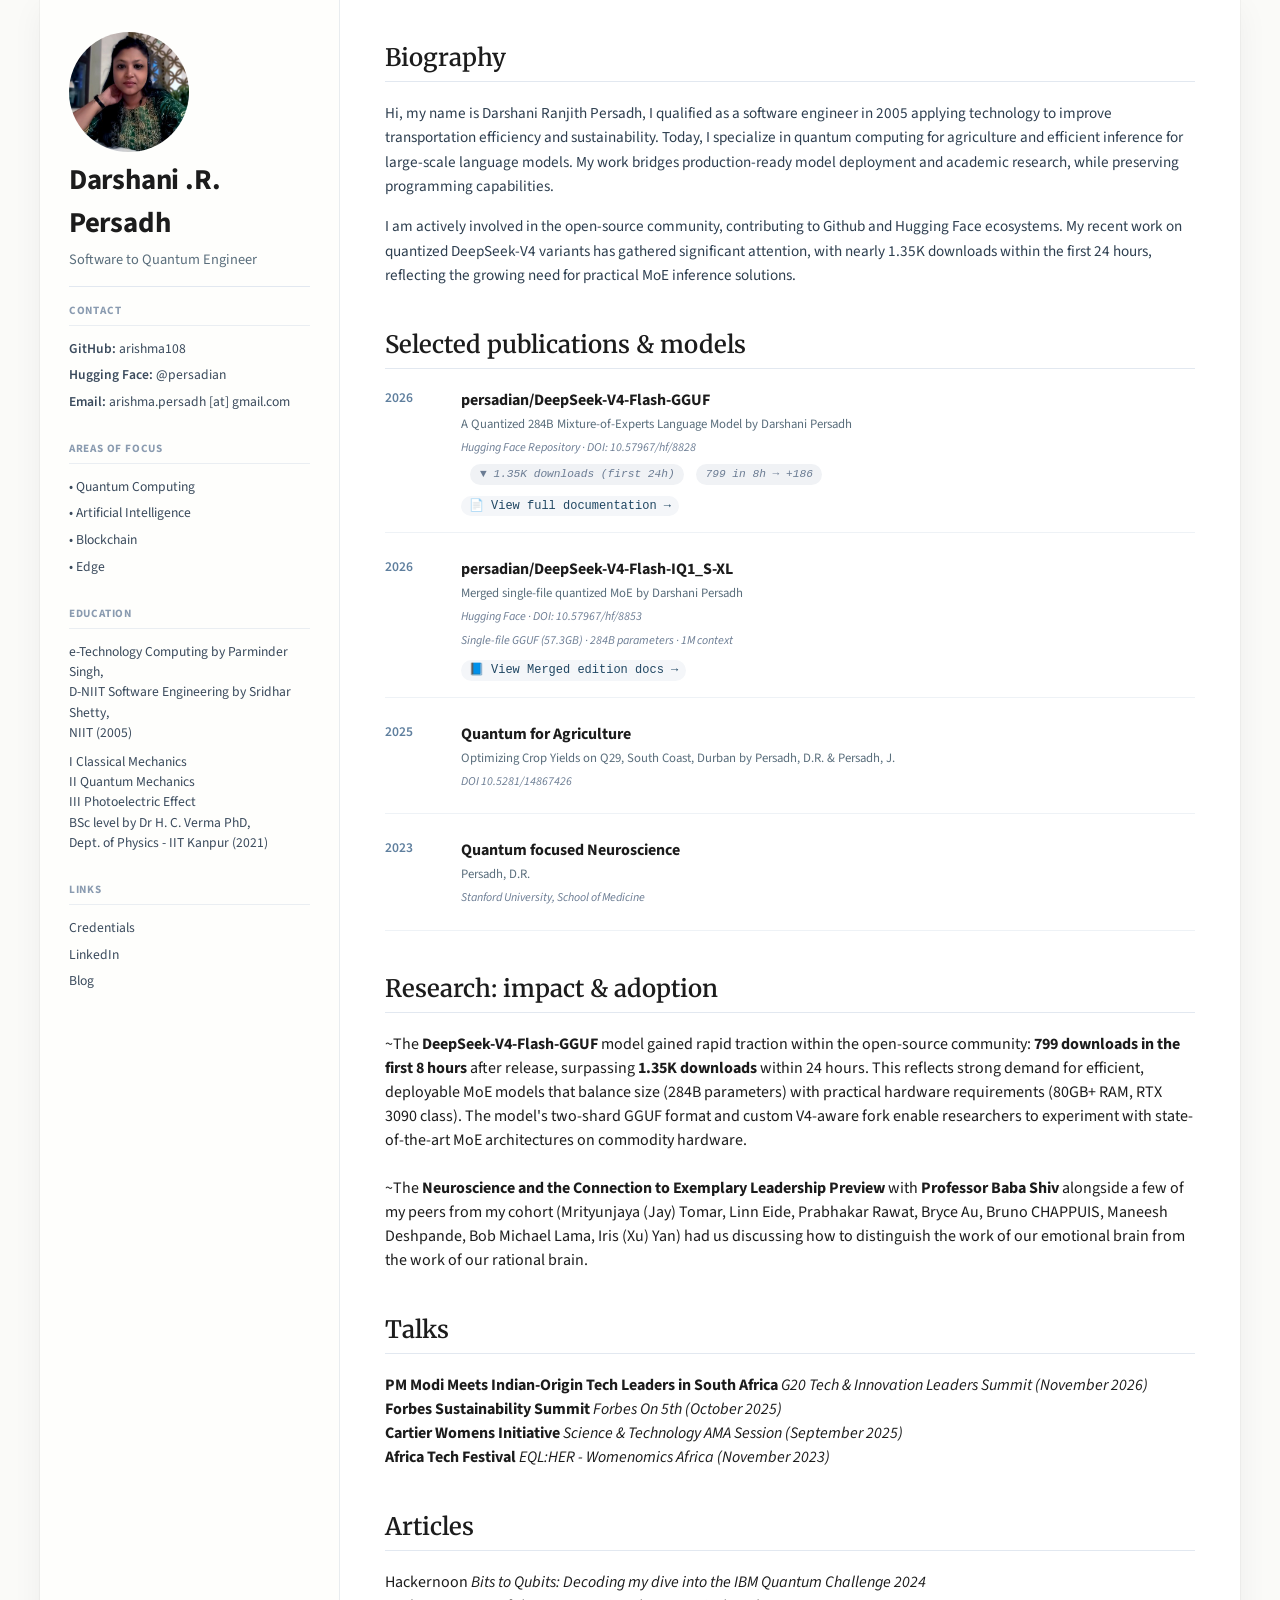
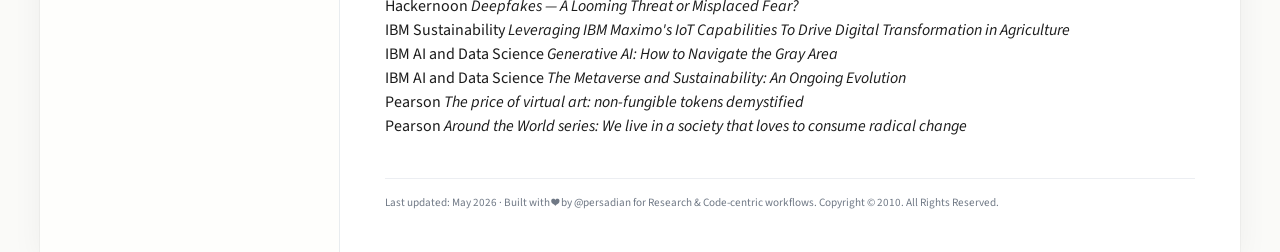
==== index.html @ 855a40d3 "Update" ====
<!DOCTYPE html>
<html lang="en">
<head>
    <meta charset="UTF-8">
    <meta name="viewport" content="width=device-width, initial-scale=1.0">
    <title>Darshani Persadh · Academic Profile</title>
    <!-- Fonts: Source Sans Pro (body) + Merriweather (serif for academic tone) -->
    <link href="https://fonts.googleapis.com/css2?family=Source+Sans+Pro:ital,wght@0,300;0,400;0,600;0,700;1,400;1,600&family=Merriweather:ital,wght@0,400;0,700;1,400&family=Source+Code+Pro:wght@400;500&display=swap" rel="stylesheet">
    <style>
        * {
            margin: 0;
            padding: 0;
            box-sizing: border-box;
        }

        body {
            background: #fafaf8;
            font-family: 'Source Sans Pro', -apple-system, BlinkMacSystemFont, 'Segoe UI', Roboto, sans-serif;
            line-height: 1.5;
            color: #1c1c1c;
        }

        /* academic container: two-column (sidebar + main) */
        .profile-container {
            max-width: 1200px;
            margin: 0 auto;
            display: grid;
            grid-template-columns: 300px 1fr;
            background: #ffffff;
            box-shadow: 0 0 0 1px rgba(0,0,0,0.03), 0 8px 30px rgba(0,0,0,0.05);
            min-height: 100vh;
        }

        /* ========== LEFT SIDEBAR (bio, contact) ========== */
        .sidebar {
            background: #fefefc;
            border-right: 1px solid #e8ecef;
            padding: 2rem 1.8rem;
        }

        .avatar-placeholder {
            width: 120px;
            height: 120px;
            border-radius: 50%;
            background: #e2e6ea;
            margin-bottom: 1.5rem;
            display: flex;
            align-items: center;
            justify-content: center;
            font-size: 3rem;
            font-weight: 300;
            color: #6c757d;
            font-family: 'Merriweather', serif;
        }

        .sidebar h1 {
            font-size: 1.8rem;
            font-weight: 700;
            letter-spacing: -0.2px;
            margin-bottom: 0.2rem;
        }

        .sidebar .title {
            font-size: 0.9rem;
            color: #5a6e7c;
            border-bottom: 1px solid #e2e8f0;
            padding-bottom: 1rem;
            margin-bottom: 1rem;
        }

        .sidebar-section {
            margin-bottom: 1.8rem;
        }

        .sidebar-section h3 {
            font-size: 0.7rem;
            text-transform: uppercase;
            letter-spacing: 0.8px;
            color: #8a9bb0;
            margin-bottom: 0.8rem;
            border-bottom: 1px solid #eaeef2;
            padding-bottom: 0.3rem;
        }

        .sidebar-section p, .sidebar-section a {
            font-size: 0.85rem;
            color: #3a4a5c;
            text-decoration: none;
            display: block;
            margin-bottom: 0.4rem;
        }

        .sidebar-section a:hover {
            text-decoration: underline;
            color: #1a1a1a;
        }

        /* ========== MAIN CONTENT (publications, bio) ========== */
        .main-content {
            padding: 2.5rem 2.8rem;
        }

        .section {
            margin-bottom: 2.5rem;
        }

        .section h2 {
            font-size: 1.5rem;
            font-weight: 600;
            border-bottom: 1px solid #e2e8f0;
            padding-bottom: 0.3rem;
            margin-bottom: 1.2rem;
            font-family: 'Merriweather', serif;
            font-weight: 600;
        }

        .bio-text {
            font-size: 0.95rem;
            line-height: 1.6;
            margin-bottom: 1rem;
            color: #2d3e4f;
        }

        /* publication card style (clean) */
        .pub-item {
            display: flex;
            gap: 1rem;
            margin-bottom: 1.5rem;
            padding-bottom: 1rem;
            border-bottom: 1px solid #eef2f6;
        }

        .pub-year {
            font-weight: 600;
            min-width: 60px;
            font-size: 0.85rem;
            color: #5f7f9e;
        }

        .pub-details h3 {
            font-size: 1rem;
            font-weight: 700;
            margin-bottom: 0.2rem;
        }

        .pub-details .authors {
            font-size: 0.8rem;
            color: #5a6e7c;
            margin-bottom: 0.3rem;
        }

        .pub-details .venue {
            font-size: 0.75rem;
            font-style: italic;
            color: #6b7c93;
            margin-bottom: 0.4rem;
        }

        .pub-link {
            font-size: 0.75rem;
            font-family: monospace;
            background: #f4f6f9;
            padding: 0.2rem 0.5rem;
            border-radius: 12px;
            text-decoration: none;
            color: #1f4662;
        }

        .pub-link:hover {
            background: #e2e8f0;
        }

        .metrics-badge {
            font-size: 0.7rem;
            background: #f0f2f5;
            display: inline-block;
            padding: 0.15rem 0.6rem;
            border-radius: 20px;
            margin-left: 0.6rem;
            font-family: monospace;
        }

        hr {
            border: none;
            border-top: 1px solid #eceef2;
            margin: 1rem 0;
        }

        @media (max-width: 800px) {
            .profile-container {
                grid-template-columns: 1fr;
            }
            .sidebar {
                border-right: none;
                border-bottom: 1px solid #e8ecef;
            }
        }
    </style>
</head>
<body>
<div class="profile-container">
    <!-- LEFT COLUMN: bio & contact -->
    <aside class="sidebar">
        <img src="drp.jpg" alt="Darshani Persadh" style="width:120px; height:120px; border-radius:50%; object-fit:cover;">
        <h1>Darshani .R. Persadh</h1>
        <div class="title">Software to Quantum Engineer</div>

        <div class="sidebar-section">
            <h3>Contact</h3>
            <p><span style="font-weight:600;">GitHub:</span> arishma108</p>
			<p><span style="font-weight:600;">Hugging Face:</span> @persadian</p>
            <p><span style="font-weight:600;">Email:</span> arishma.persadh [at] gmail.com</p>
        </div>

        <div class="sidebar-section">
            <h3>Areas of focus</h3>
            <p>• Quantum Computing</p>
            <p>• Artificial Intelligence</p>
            <p>• Blockchain</p>
            <p>• Edge</p>
        </div>

        <div class="sidebar-section">
            <h3>Education</h3>
            <p>e-Technology Computing by Parminder Singh, <br>D-NIIT Software Engineering by Sridhar Shetty, <br>NIIT (2005)</p>
            <p style="margin-top:0.5rem;">I Classical Mechanics <br> II Quantum Mechanics <br> III Photoelectric Effect<br>BSc level by Dr H. C. Verma PhD,<br>Dept. of Physics - IIT Kanpur (2021)</p>
        </div>

        <div class="sidebar-section">
            <h3>Links</h3>
			<p><a href="https://www.credly.com/users/d-r-persadh">Credentials</a></p>
            <p><a href="https://www.linkedin.com/in/drpersadh">LinkedIn</a></p>
            <p><a href="https://arishma108.github.io/drpersadh/blog.html">Blog</a></p>
        </div>
    </aside>

    <!-- MAIN CONTENT: bio & publications -->
    <main class="main-content">
        <div class="section">
            <h2>Biography</h2>
            <p class="bio-text">Hi, my name is Darshani Ranjith Persadh, I qualified as a software engineer in 2005 applying technology to improve transportation efficiency and sustainability. Today, I specialize in quantum computing for agriculture and efficient inference for large-scale language models. My work bridges production-ready model deployment and academic research, while preserving programming capabilities.</p>
            <p class="bio-text">I am actively involved in the open-source community, contributing to Github and Hugging Face ecosystems. My recent work on quantized DeepSeek-V4 variants has gathered significant attention, with nearly 1.35K downloads within the first 24 hours, reflecting the growing need for practical MoE inference solutions.</p>
        </div>

        <div class="section">
            <h2>Selected publications & models</h2>

            <!-- Publication 1 (main GGUF model) -->
            <div class="pub-item">
                <div class="pub-year">2026</div>
                <div class="pub-details">
                    <h3>persadian/DeepSeek-V4-Flash-GGUF</h3>
                    <div class="authors">A Quantized 284B Mixture-of-Experts Language Model by Darshani Persadh</div>
                    <div class="venue">Hugging Face Repository · DOI: 10.57967/hf/8828</div>
                    <div class="venue"><span class="metrics-badge">▼ 1.35K downloads (first 24h)</span> <span class="metrics-badge">799 in 8h → +186</span></div>
                    <a href="./shards.html" class="pub-link" >📄 View full documentation →</a>
                </div>
            </div>

            <!-- Publication 2 (merged single-file variant) -->
            <div class="pub-item">
                <div class="pub-year">2026</div>
                <div class="pub-details">
                    <h3>persadian/DeepSeek-V4-Flash-IQ1_S-XL</h3>
                    <div class="authors">Merged single-file quantized MoE by Darshani Persadh</div>
                    <div class="venue">Hugging Face · DOI: 10.57967/hf/8853</div>
                    <div class="venue">Single-file GGUF (57.3GB) · 284B parameters · 1M context</div>
                    <a href="merged.html" class="pub-link" >📘 View Merged edition docs →</a>
                </div>
            </div>

            <!-- placeholder for future work -->
            <div class="pub-item">
                <div class="pub-year">2025</div>
                <div class="pub-details">
                    <h3>Quantum for Agriculture</h3>
                    <div class="authors">Optimizing Crop Yields on Q29, South Coast, Durban by Persadh, D.R. & Persadh, J.</div>
                    <div class="venue">DOI 10.5281/14867426</div>
                </div>
            </div>

            <div class="pub-item">
                <div class="pub-year">2023</div>
                <div class="pub-details">
                    <h3>Quantum focused Neuroscience</h3>
                    <div class="authors">Persadh, D.R.</div>
                    <div class="venue">Stanford University, School of Medicine</div>
                </div>
            </div>
        </div>

        <div class="section">
            <h2>Research: impact & adoption</h2>
            <p>~The <strong>DeepSeek-V4-Flash-GGUF</strong> model gained rapid traction within the open-source community: <strong>799 downloads in the first 8 hours</strong> after release, surpassing <strong>1.35K downloads</strong> within 24 hours. This reflects strong demand for efficient, deployable MoE models that balance size (284B parameters) with practical hardware requirements (80GB+ RAM, RTX 3090 class). The model's two-shard GGUF format and custom V4-aware fork enable researchers to experiment with state-of-the-art MoE architectures on commodity hardware.</p>
			<br>
			<p>~The <strong>Neuroscience and the Connection to Exemplary Leadership Preview </strong>with <strong>Professor Baba Shiv</strong> alongside a few of my peers from my cohort (Mrityunjaya (Jay) Tomar, Linn Eide, Prabhakar Rawat, Bryce Au, Bruno CHAPPUIS, Maneesh Deshpande, Bob Michael Lama, Iris (Xu) Yan) had us discussing how to distinguish the work of our emotional brain from the work of our rational brain. </p>
        </div>

        <div class="section">
            <h2>Talks</h2>
            <p> <b>PM Modi Meets Indian-Origin Tech Leaders in South Africa</b> <i> G20 Tech & Innovation Leaders Summit (November 2026)</i></p>
            <p> <b>Forbes Sustainability Summit</b><i> Forbes On 5th (October 2025)</i></p>
			<p> <b>Cartier Womens Initiative</b> <i> Science & Technology AMA Session (September 2025)</i></p>
			<p> <b>Africa Tech Festival</b> <i> EQL:HER - Womenomics Africa (November 2023)</i></p>
        </div>
<div class="section">
            <h2>Articles</h2>
<p> Hackernoon<i> Bits to Qubits: Decoding my dive into the IBM Quantum Challenge 2024</i></p>
<p> Hackernoon<i> Deepfakes — A Looming Threat or Misplaced Fear?
</i></p>
<p> IBM Sustainability</b><i> Leveraging IBM Maximo's IoT Capabilities To Drive Digital Transformation in Agriculture</i></p>
<p> IBM AI and Data Science <i> Generative AI: How to Navigate the Gray Area</i></p>
<p> IBM AI and Data Science <i> The Metaverse and Sustainability: An Ongoing Evolution</i></p>
<p> Pearson <i> The price of virtual art: non-fungible tokens demystified</i></p>	<p> Pearson <i> Around the World series: We live in a society that loves to consume radical change</i></p>
        </div>
        <hr>
        <div style="font-size: 0.7rem; color: #6f7885; text-align: left; margin-top: 1rem;">
            Last updated: May 2026 · Built with ❤️ by @persadian for Research & Code-centric workflows. Copyright © 2010. All Rights Reserved.
        </div>
    </main>
</div>

<!-- Script to open the documentation framework (DeepSeek-V4-Flash-GGUF playbook) and merged variant -->
<script>
    (function() {
        // Paths: the primary GGUF documentation (the full framework HTML that we built earlier)
        // We'll embed the interactive docs in a new tab/window.
        // For demonstration, we create two separate HTML blobs referencing the exact style from previous output.
        // Since we cannot write to filesystem, we open data URI or a simple popup with the previous doc content.
        // But the best user experience: open the pre-built documentation HTML that we generated earlier.
        // However, this page is static. To make it functional, we can open a new window with the generated doc content.
        // We'll reconstruct the main docs framework for DeepSeek-V4-Flash-GGUF (the full 3‑column layout)
        // but to avoid code duplication, we create a function that opens a new tab with the doc.
        
        const docHTML = `<!DOCTYPE html>
<html lang="en">
<head><meta charset="UTF-8"><title>persadian/DeepSeek-V4-Flash-GGUF | Full Documentation</title>
<link href="https://fonts.googleapis.com/css2?family=Source+Sans+Pro:wght@400;600;700&family=Merriweather&family=Source+Code+Pro&display=swap" rel="stylesheet">
<style>
    * { margin:0; padding:0; box-sizing:border-box; }
    body { background:#fff; font-family:'Source Sans Pro', sans-serif; color:#1a1a1a; }
    .docs-grid { display:grid; grid-template-columns:280px minmax(0,820px) 260px; max-width:1440px; margin:0 auto; }
    .nav-panel { position:sticky; top:0; height:100vh; border-right:1px solid #eaeef2; padding:2rem 1rem 2rem 1.5rem; background:#fefefe; }
    .nav-header { font-size:0.7rem; font-weight:600; text-transform:uppercase; margin-bottom:1.2rem; }
    .tree details summary { cursor:pointer; font-weight:500; padding:0.3rem 0; }
    .tree a { display:block; text-decoration:none; font-size:0.85rem; color:#3a4a5a; padding:0.25rem 0 0.25rem 1.8rem; border-left:2px solid transparent; }
    .doc-container { padding:2.5rem 2.8rem; max-width:820px; }
    .doc-title { font-size:2rem; font-weight:700; }
    .stats-badge span { background:#f5f5f4; padding:0.2rem 0.7rem; border-radius:20px; font-family:monospace; margin-right:0.5rem; }
    .section h2 { font-size:1.6rem; border-bottom:1px solid #eaedf0; margin:1.5rem 0 1rem; }
    .code-block { background:#f5f5f4; border:1px solid #e4e4e4; border-radius:8px; padding:1rem; font-family:'Source Code Pro', monospace; font-size:0.8rem; margin:1rem 0; }
    .sticky-index { position:sticky; top:0; height:100vh; border-left:1px solid #eaeef2; padding:2rem 1rem; }
    .index-title { font-size:0.7rem; text-transform:uppercase; margin-bottom:1rem; }
    @media (max-width:780px) { .docs-grid { display:block; } .nav-panel, .sticky-index { display:none; } }
</style>
</head>
<body>
<div class="docs-grid">
    <nav class="nav-panel"><div class="nav-header">persadian/DeepSeek-V4-Flash-GGUF · Docs</div>
    <ul class="tree"><li><details open><summary>Overview</summary><ul><li><a href="#abstract">Abstract & model card</a></li><li><a href="#highlevel">High-level overview</a></li></ul></details></li>
    <li><details open><summary>Technical specs</summary><ul><li><a href="#architecture">Architecture & quantization</a></li><li><a href="#benchmarks">Benchmarks</a></li></ul></details></li></ul></nav>
    <main class="doc-container">
        <h1 class="doc-title">persadian/DeepSeek-V4-Flash-GGUF</h1>
        <div class="stats-badge"><span>▼ 985 downloads (last month)</span><span>▲ 799 in first 9h → +186</span></div>
        <div id="abstract" class="section"><h2>Abstract</h2><p>Quantized 284B MoE · IQ1_S-XL · 2‑shard GGUF · 1M context.</p><div class="code-block">Compression: 500GB → 61.5GB (~8.13x)</div></div>
        <div id="highlevel" class="section"><h2>High-level overview</h2><p>Memory-efficient inference with MoE expert parallelism. Requires custom llama.cpp fork (feat/v4-port-cuda).</p></div>
        <div id="architecture" class="section"><h2>Architecture & quantization</h2><p>256 experts, IQ1_S-XL, two shards: 50GB + 11.6GB.</p></div>
        <div id="benchmarks" class="section"><h2>Throughput benchmarks</h2><p>RTX 3090: 1–3 tok/s · H100: 15–25 tok/s.</p></div>
        <div class="footnote" style="font-size:0.7rem; margin-top:2rem;">Full documentation: DOI 10.57967/hf/8828 | Interactive playbook</div>
    </main>
    <aside class="sticky-index"><div class="index-title">On this page</div><ul><li><a href="#abstract">Abstract</a></li><li><a href="#highlevel">Overview</a></li><li><a href="#architecture">Architecture</a></li></ul></aside>
</div>
</body>
</html>`;
        
        const mergedDocHTML = `<!DOCTYPE html>
<html>
<head><meta charset="UTF-8"><title>DeepSeek-V4-Flash-IQ1_S-XL · Merged Edition</title>
<link href="https://fonts.googleapis.com/css2?family=Source+Sans+Pro:wght@400;600;700&family=Merriweather&display=swap" rel="stylesheet">
<style>
    body { font-family:'Source Sans Pro', sans-serif; max-width:1000px; margin:2rem auto; padding:1rem; line-height:1.5; }
    h1 { font-size:2rem; border-bottom:1px solid #ccc; }
    .stats { background:#f5f5f4; padding:0.5rem; border-radius:12px; }
    .code-block { background:#f5f5f4; padding:1rem; font-family:monospace; margin:1rem 0; }
</style>
</head>
<body>
<h1>persadian/DeepSeek-V4-Flash-IQ1_S-XL (Merged)</h1>
<div class="stats"><strong>Single-file GGUF · 57.3GB · 284B parameters · 1M context</strong><br>DOI: 10.57967/hf/8853</div>
<p>Merged version of DeepSeek-V4-Flash with IQ1_S-XL quantization. Single file eliminates shard overhead.</p>
<div class="code-block"># usage example<br>from llama_cpp import Llama<br>llm = Llama.from_pretrained("persadian/DeepSeek-V4-Flash-IQ1_S-XL", filename="DeepSeek-V4-Flash-IQ1_S-XL.gguf")</div>
<p>Benchmarks: 1–3 tok/s (RTX 3090), up to 25 tok/s (H100).</p>
<p><a href="#" onclick="window.close();return false;">← Close</a></p>
</body>
</html>`;
        
        function openDoc() {
            const win = window.open();
            if (win) {
                win.document.write(docHTML);
                win.document.close();
            } else {
                alert("Please allow pop-ups to view the documentation framework.");
            }
        }
        
        function openMerged() {
            const win = window.open();
            if (win) {
                win.document.write(mergedDocHTML);
                win.document.close();
            } else {
                alert("Popup blocked. Please allow pop-ups to view the merged edition docs.");
            }
        }
        
        const link = document.getElementById('open-docs-link');
        const linkAlt = document.getElementById('open-docs-alt');
        const mergedLink = document.getElementById('open-merged-docs');
        if (link) link.addEventListener('click', (e) => { e.preventDefault(); openDoc(); });
        if (linkAlt) linkAlt.addEventListener('click', (e) => { e.preventDefault(); openDoc(); });
        if (mergedLink) mergedLink.addEventListener('click', (e) => { e.preventDefault(); openMerged(); });
    })();
</script>
</body>
</html>
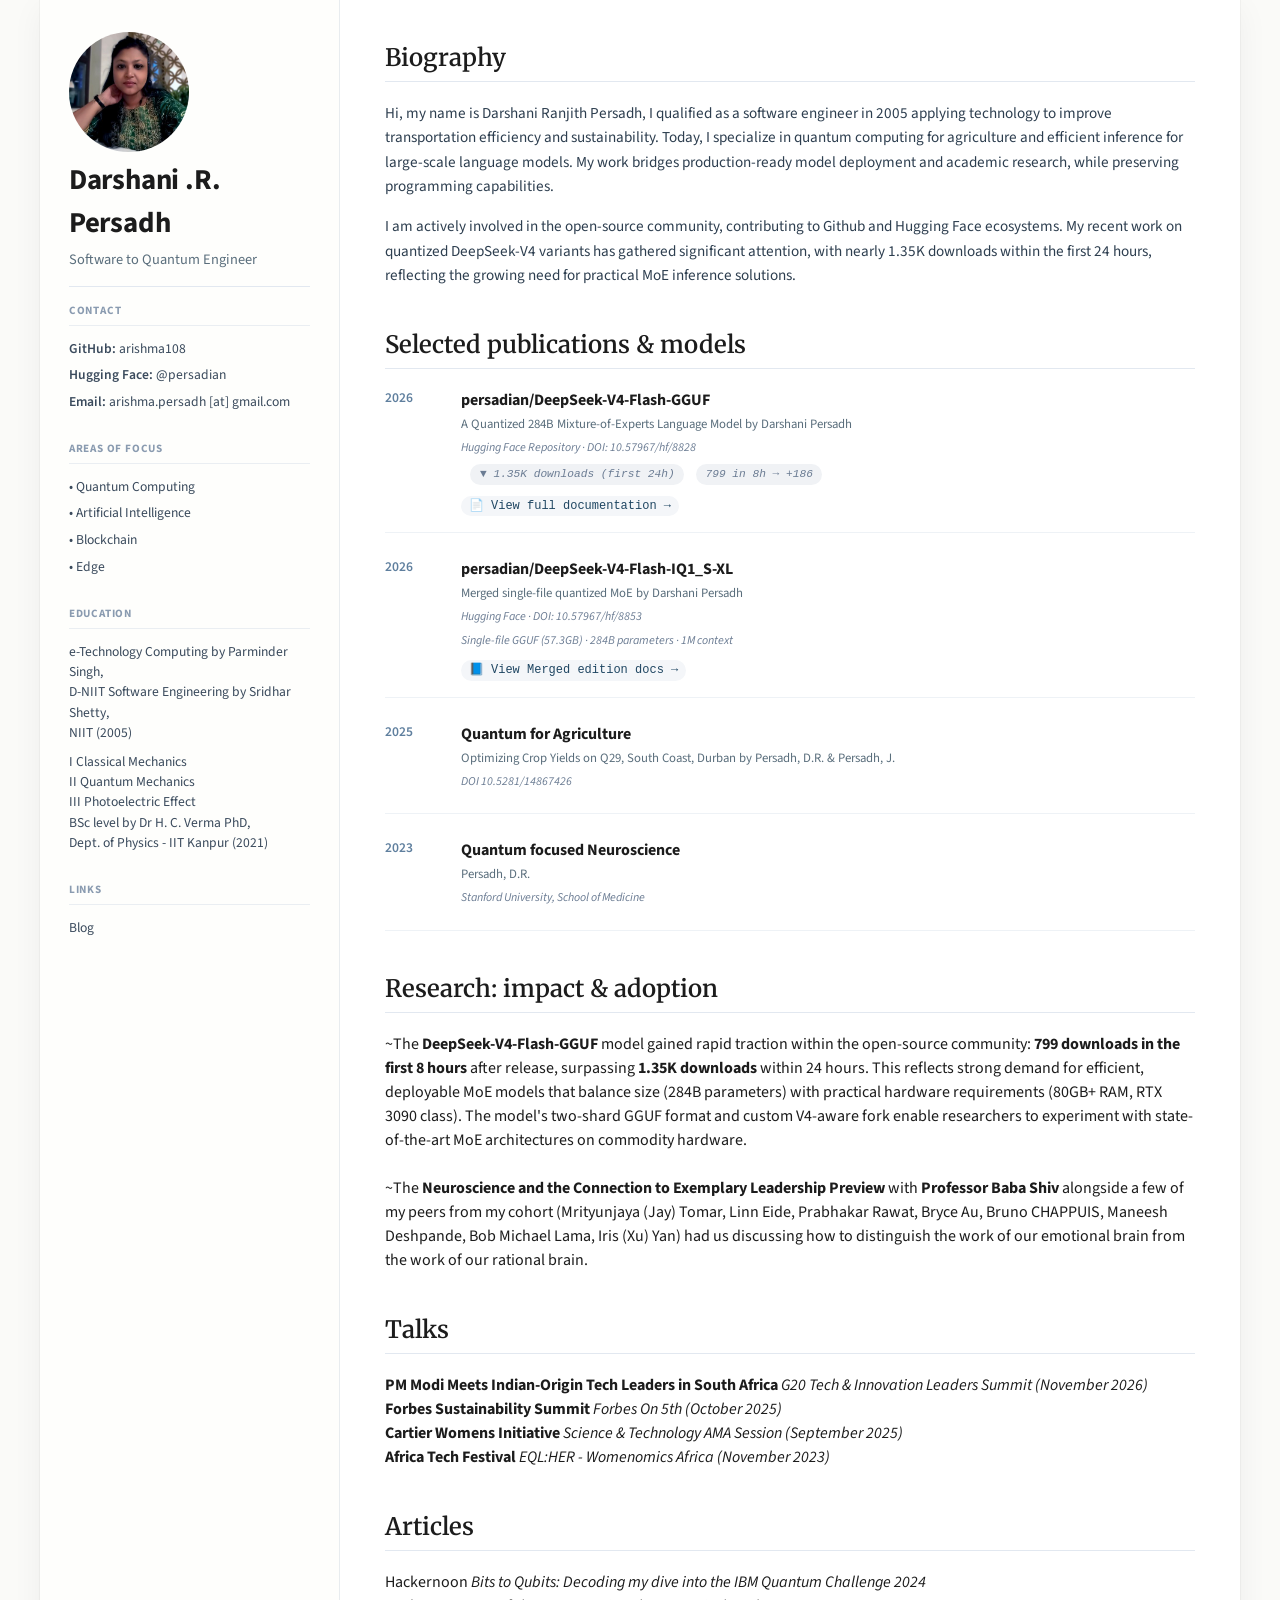
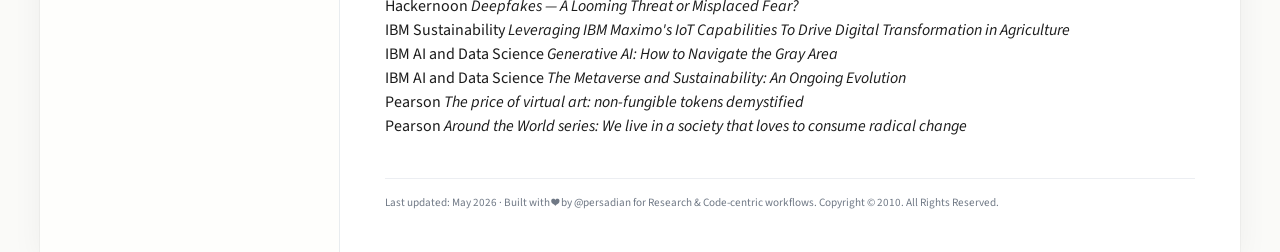
==== commit 120970d0: "Remove sidebar links Removed text from credential and LinkedIn links." ====
--- a/index.html
+++ b/index.html
@@ -228,8 +228,8 @@
 
         <div class="sidebar-section">
             <h3>Links</h3>
-			<p><a href="https://www.credly.com/users/d-r-persadh">Credentials</a></p>
-            <p><a href="https://www.linkedin.com/in/drpersadh">LinkedIn</a></p>
+			<p><a href="https://www.credly.com/users/d-r-persadh"></a></p>
+            <p><a href="https://www.linkedin.com/in/drpersadh"></a></p>
             <p><a href="https://arishma108.github.io/drpersadh/blog.html">Blog</a></p>
         </div>
     </aside>
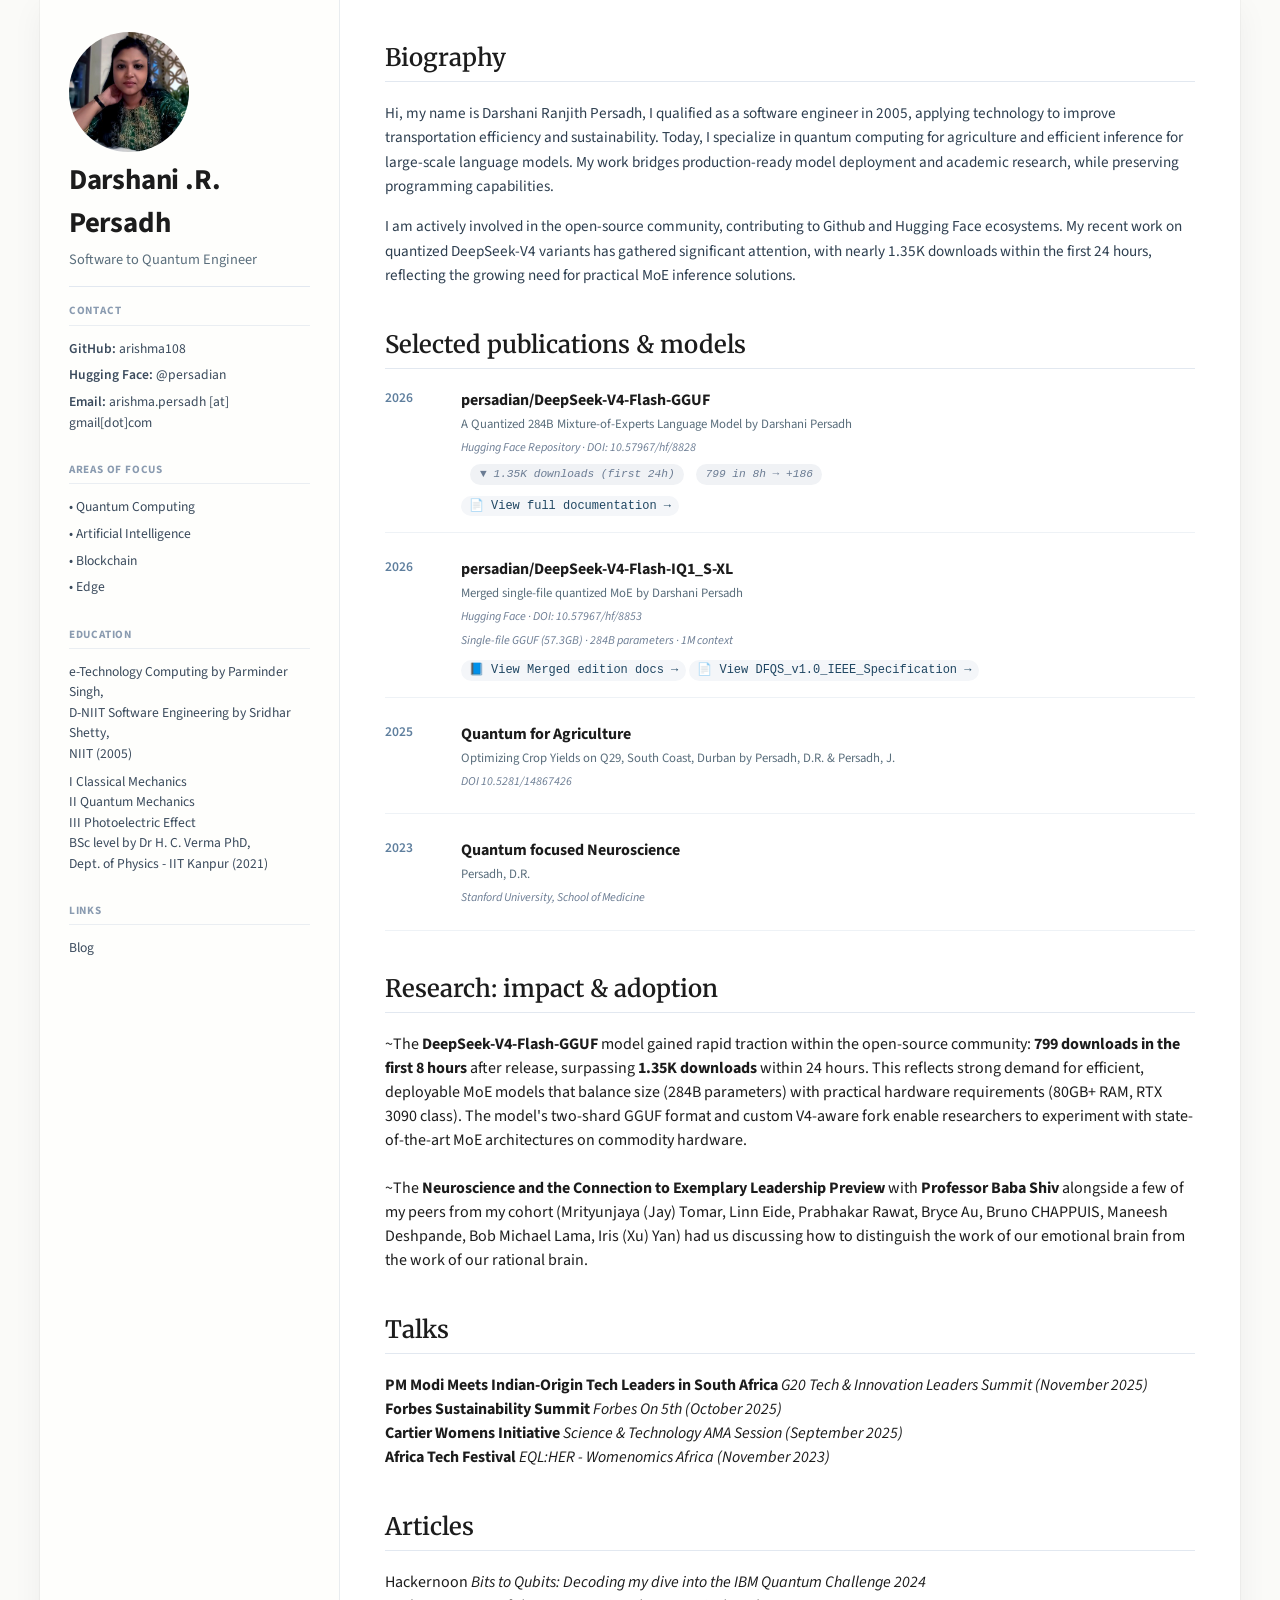
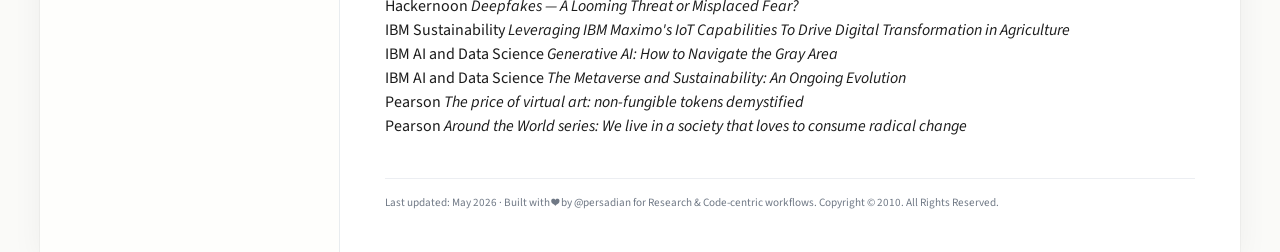
==== commit 96a5ab77: "Update" ====
--- a/index.html
+++ b/index.html
@@ -209,7 +209,7 @@
             <h3>Contact</h3>
             <p><span style="font-weight:600;">GitHub:</span> arishma108</p>
 			<p><span style="font-weight:600;">Hugging Face:</span> @persadian</p>
-            <p><span style="font-weight:600;">Email:</span> arishma.persadh [at] gmail.com</p>
+            <p><span style="font-weight:600;">Email:</span> arishma.persadh [at] gmail[dot]com</p>
         </div>
 
         <div class="sidebar-section">
@@ -238,7 +238,7 @@
     <main class="main-content">
         <div class="section">
             <h2>Biography</h2>
-            <p class="bio-text">Hi, my name is Darshani Ranjith Persadh, I qualified as a software engineer in 2005 applying technology to improve transportation efficiency and sustainability. Today, I specialize in quantum computing for agriculture and efficient inference for large-scale language models. My work bridges production-ready model deployment and academic research, while preserving programming capabilities.</p>
+            <p class="bio-text">Hi, my name is Darshani Ranjith Persadh, I qualified as a software engineer in 2005, applying technology to improve transportation efficiency and sustainability. Today, I specialize in quantum computing for agriculture and efficient inference for large-scale language models. My work bridges production-ready model deployment and academic research, while preserving programming capabilities.</p>
             <p class="bio-text">I am actively involved in the open-source community, contributing to Github and Hugging Face ecosystems. My recent work on quantized DeepSeek-V4 variants has gathered significant attention, with nearly 1.35K downloads within the first 24 hours, reflecting the growing need for practical MoE inference solutions.</p>
         </div>
 
@@ -265,7 +265,7 @@
                     <div class="authors">Merged single-file quantized MoE by Darshani Persadh</div>
                     <div class="venue">Hugging Face · DOI: 10.57967/hf/8853</div>
                     <div class="venue">Single-file GGUF (57.3GB) · 284B parameters · 1M context</div>
-                    <a href="merged.html" class="pub-link" >📘 View Merged edition docs →</a>
+                    <a href="merged.html" class="pub-link" >📘 View Merged edition docs →</a>  <a href="./dfqs.html" class="pub-link" >📄 View DFQS_v1.0_IEEE_Specification →</a>
                 </div>
             </div>
 
@@ -298,7 +298,7 @@
 
         <div class="section">
             <h2>Talks</h2>
-            <p> <b>PM Modi Meets Indian-Origin Tech Leaders in South Africa</b> <i> G20 Tech & Innovation Leaders Summit (November 2026)</i></p>
+            <p> <b>PM Modi Meets Indian-Origin Tech Leaders in South Africa</b> <i> G20 Tech & Innovation Leaders Summit (November 2025)</i></p>
             <p> <b>Forbes Sustainability Summit</b><i> Forbes On 5th (October 2025)</i></p>
 			<p> <b>Cartier Womens Initiative</b> <i> Science & Technology AMA Session (September 2025)</i></p>
 			<p> <b>Africa Tech Festival</b> <i> EQL:HER - Womenomics Africa (November 2023)</i></p>
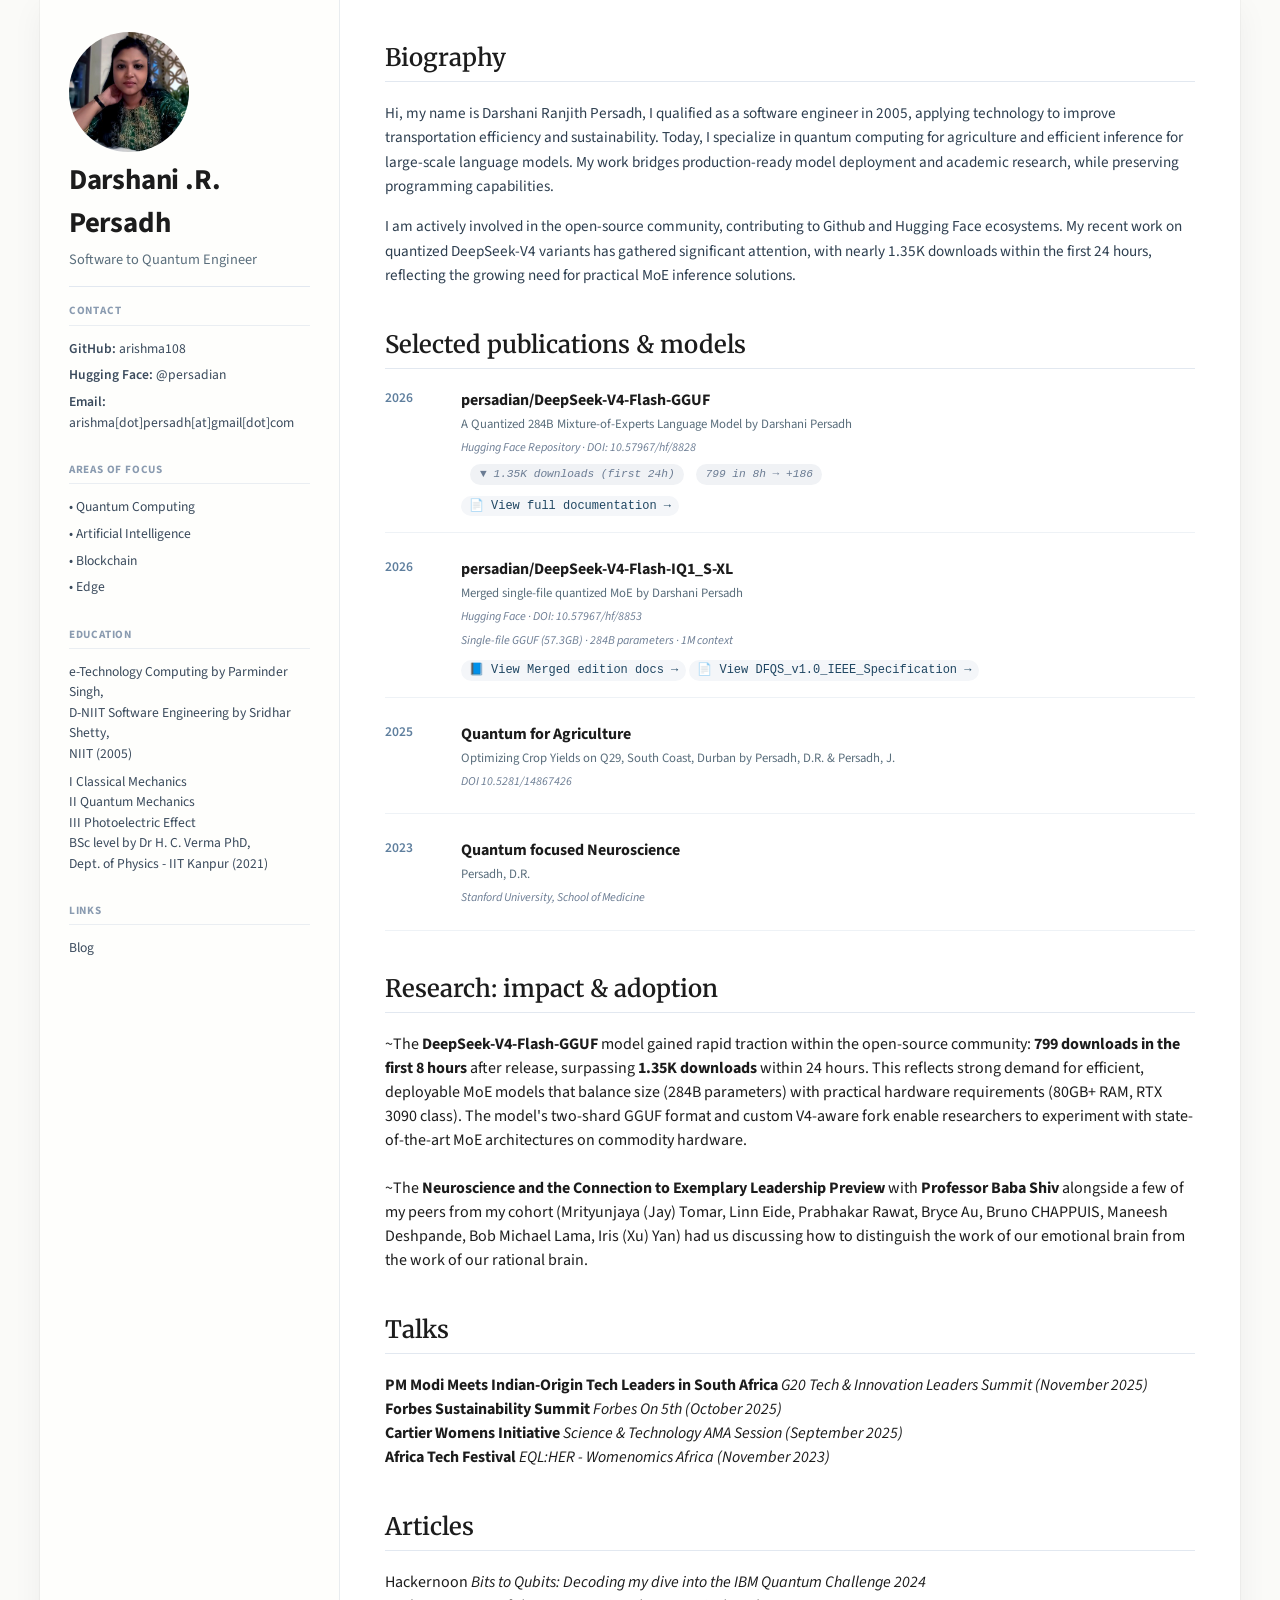
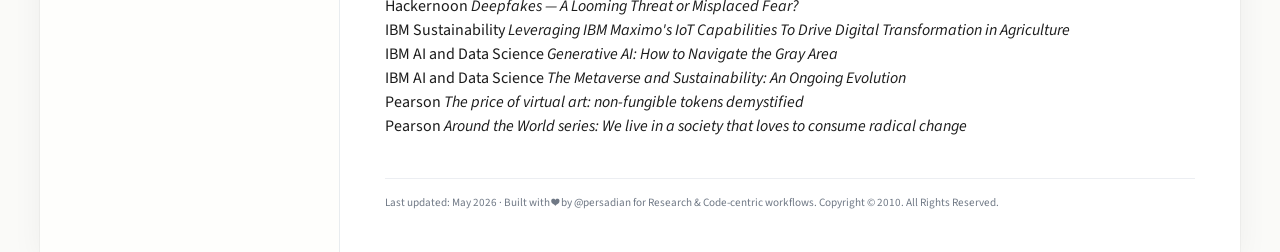
==== commit e1e0e906: "Update index.html" ====
--- a/index.html
+++ b/index.html
@@ -209,7 +209,7 @@
             <h3>Contact</h3>
             <p><span style="font-weight:600;">GitHub:</span> arishma108</p>
 			<p><span style="font-weight:600;">Hugging Face:</span> @persadian</p>
-            <p><span style="font-weight:600;">Email:</span> arishma.persadh [at] gmail[dot]com</p>
+            <p><span style="font-weight:600;">Email:</span> arishma[dot]persadh[at]gmail[dot]com</p>
         </div>
 
         <div class="sidebar-section">
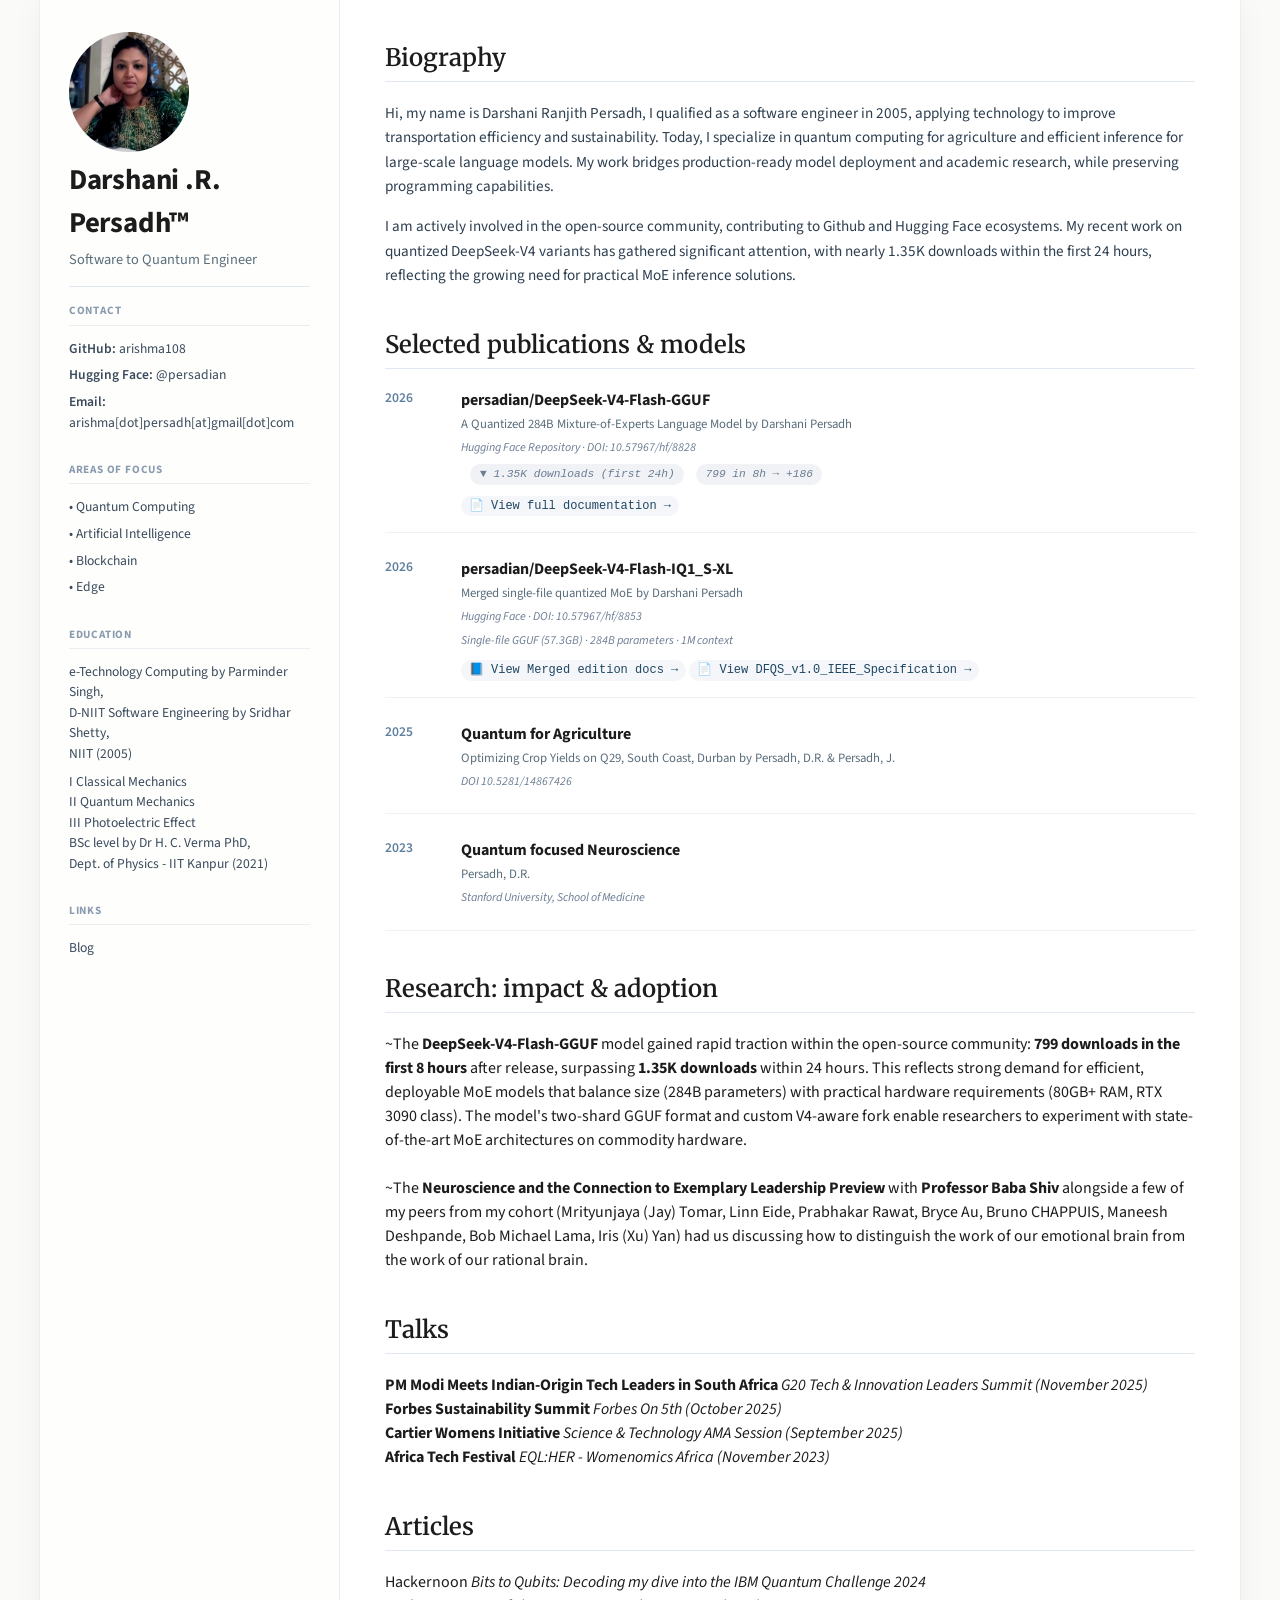
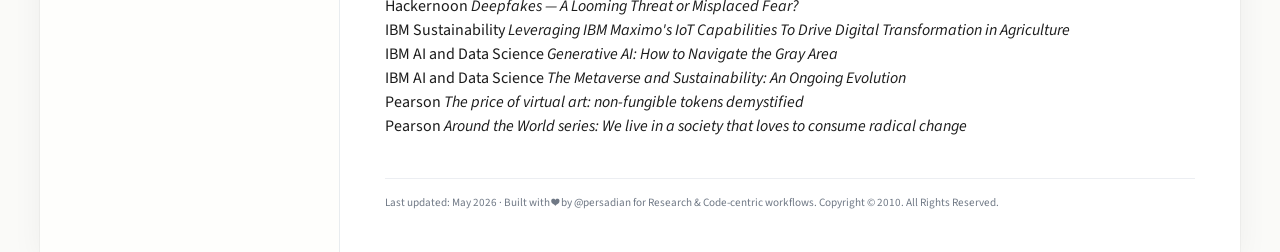
==== commit b6b303a3: "Update index.html" ====
--- a/index.html
+++ b/index.html
@@ -3,7 +3,7 @@
 <head>
     <meta charset="UTF-8">
     <meta name="viewport" content="width=device-width, initial-scale=1.0">
-    <title>Darshani Persadh · Academic Profile</title>
+    <title>Darshani-Persadh™ · Academic Profile</title>
     <!-- Fonts: Source Sans Pro (body) + Merriweather (serif for academic tone) -->
     <link href="https://fonts.googleapis.com/css2?family=Source+Sans+Pro:ital,wght@0,300;0,400;0,600;0,700;1,400;1,600&family=Merriweather:ital,wght@0,400;0,700;1,400&family=Source+Code+Pro:wght@400;500&display=swap" rel="stylesheet">
     <style>
@@ -201,8 +201,8 @@
 <div class="profile-container">
     <!-- LEFT COLUMN: bio & contact -->
     <aside class="sidebar">
-        <img src="drp.jpg" alt="Darshani Persadh" style="width:120px; height:120px; border-radius:50%; object-fit:cover;">
-        <h1>Darshani .R. Persadh</h1>
+        <img src="drp.jpg" alt="Darshani-Persadh™" style="width:120px; height:120px; border-radius:50%; object-fit:cover;">
+        <h1>Darshani .R. Persadh™</h1>
         <div class="title">Software to Quantum Engineer</div>
 
         <div class="sidebar-section">
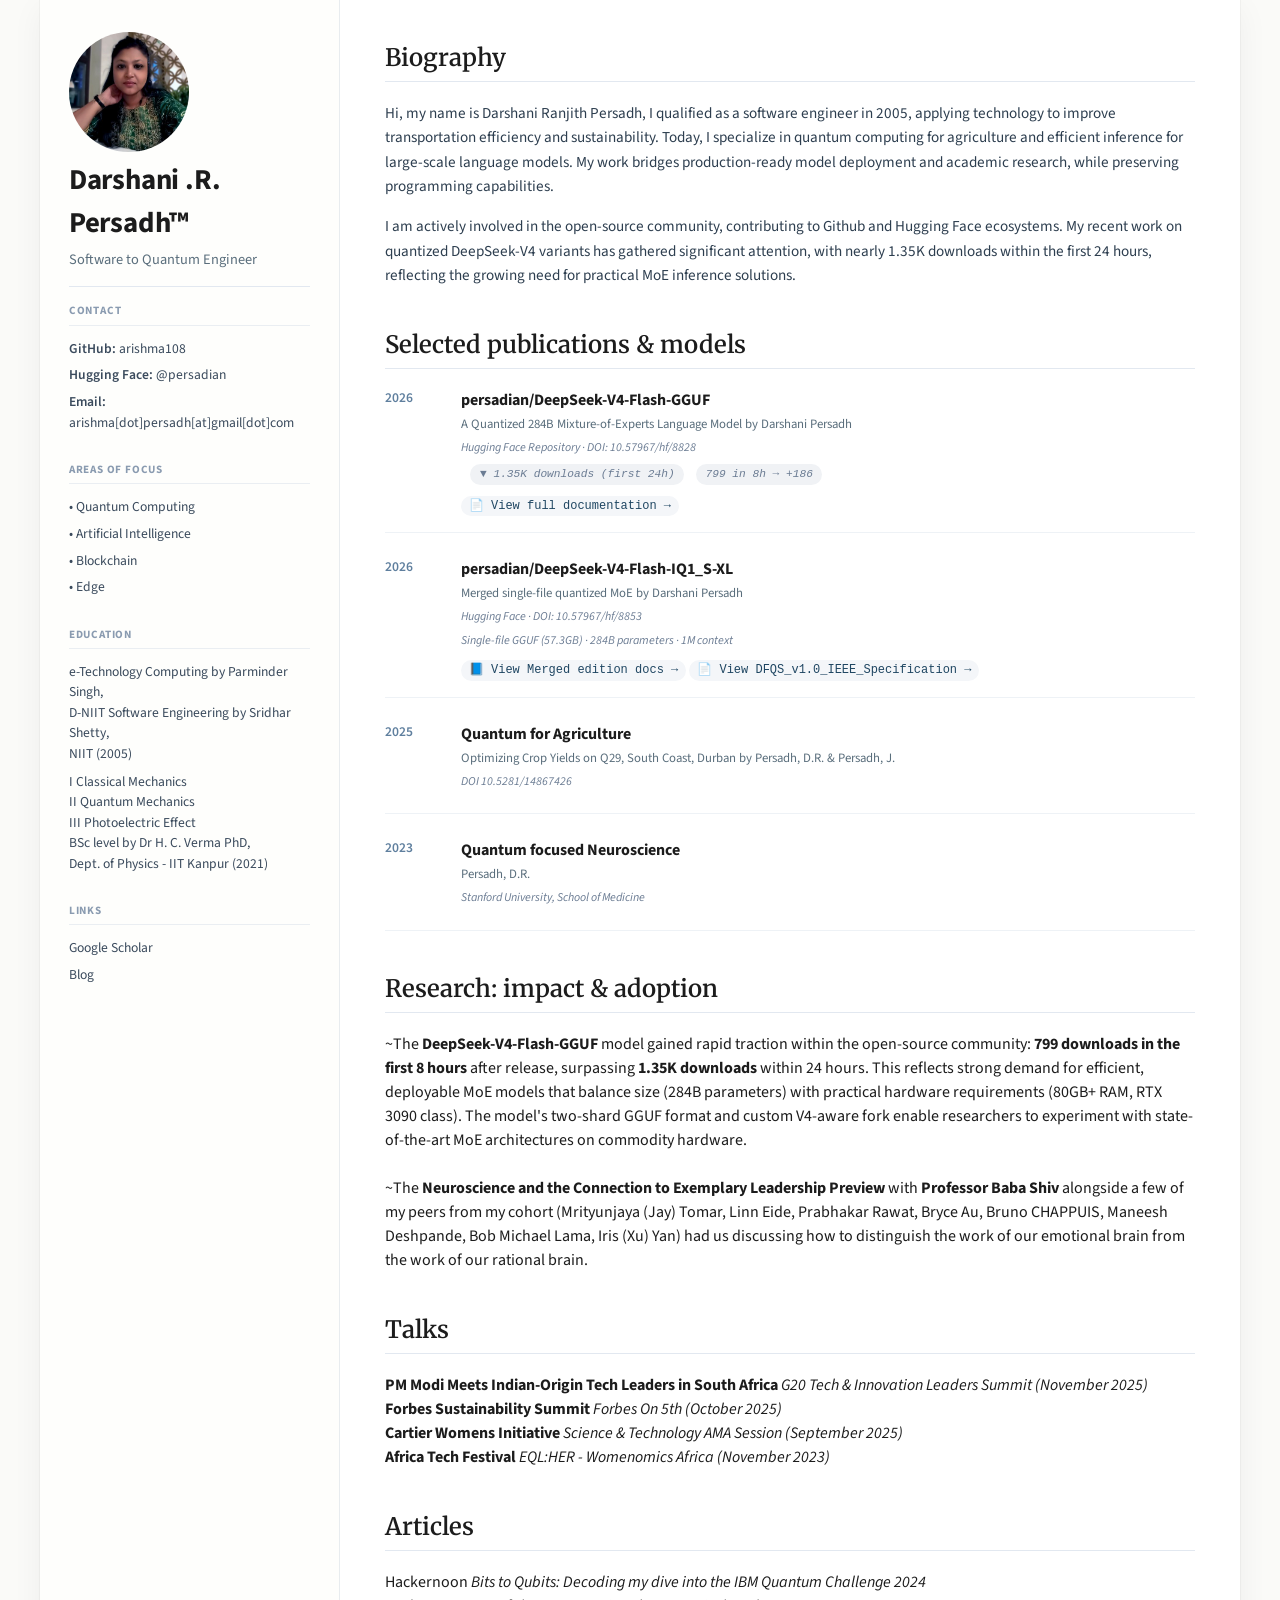
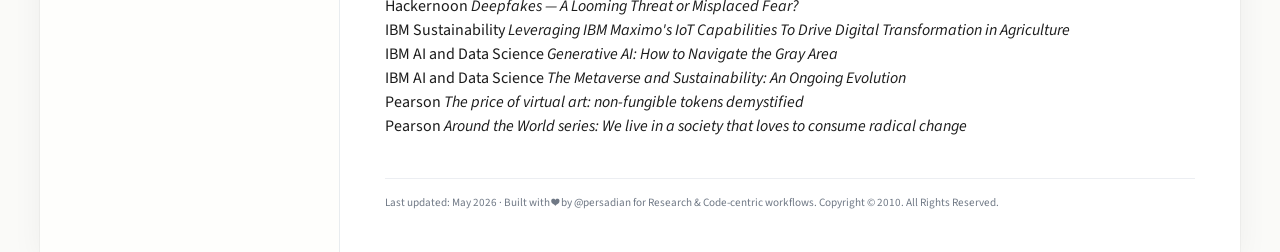
==== commit fca6e3a6: "Update index.html" ====
--- a/index.html
+++ b/index.html
@@ -230,6 +230,7 @@
             <h3>Links</h3>
 			<p><a href="https://www.credly.com/users/d-r-persadh"></a></p>
             <p><a href="https://www.linkedin.com/in/drpersadh"></a></p>
+			<p><a href="https://scholar.google.com/citations?hl=en&user=m9VqJGsAAAAJ">Google Scholar</a></p>
             <p><a href="https://arishma108.github.io/drpersadh/blog.html">Blog</a></p>
         </div>
     </aside>
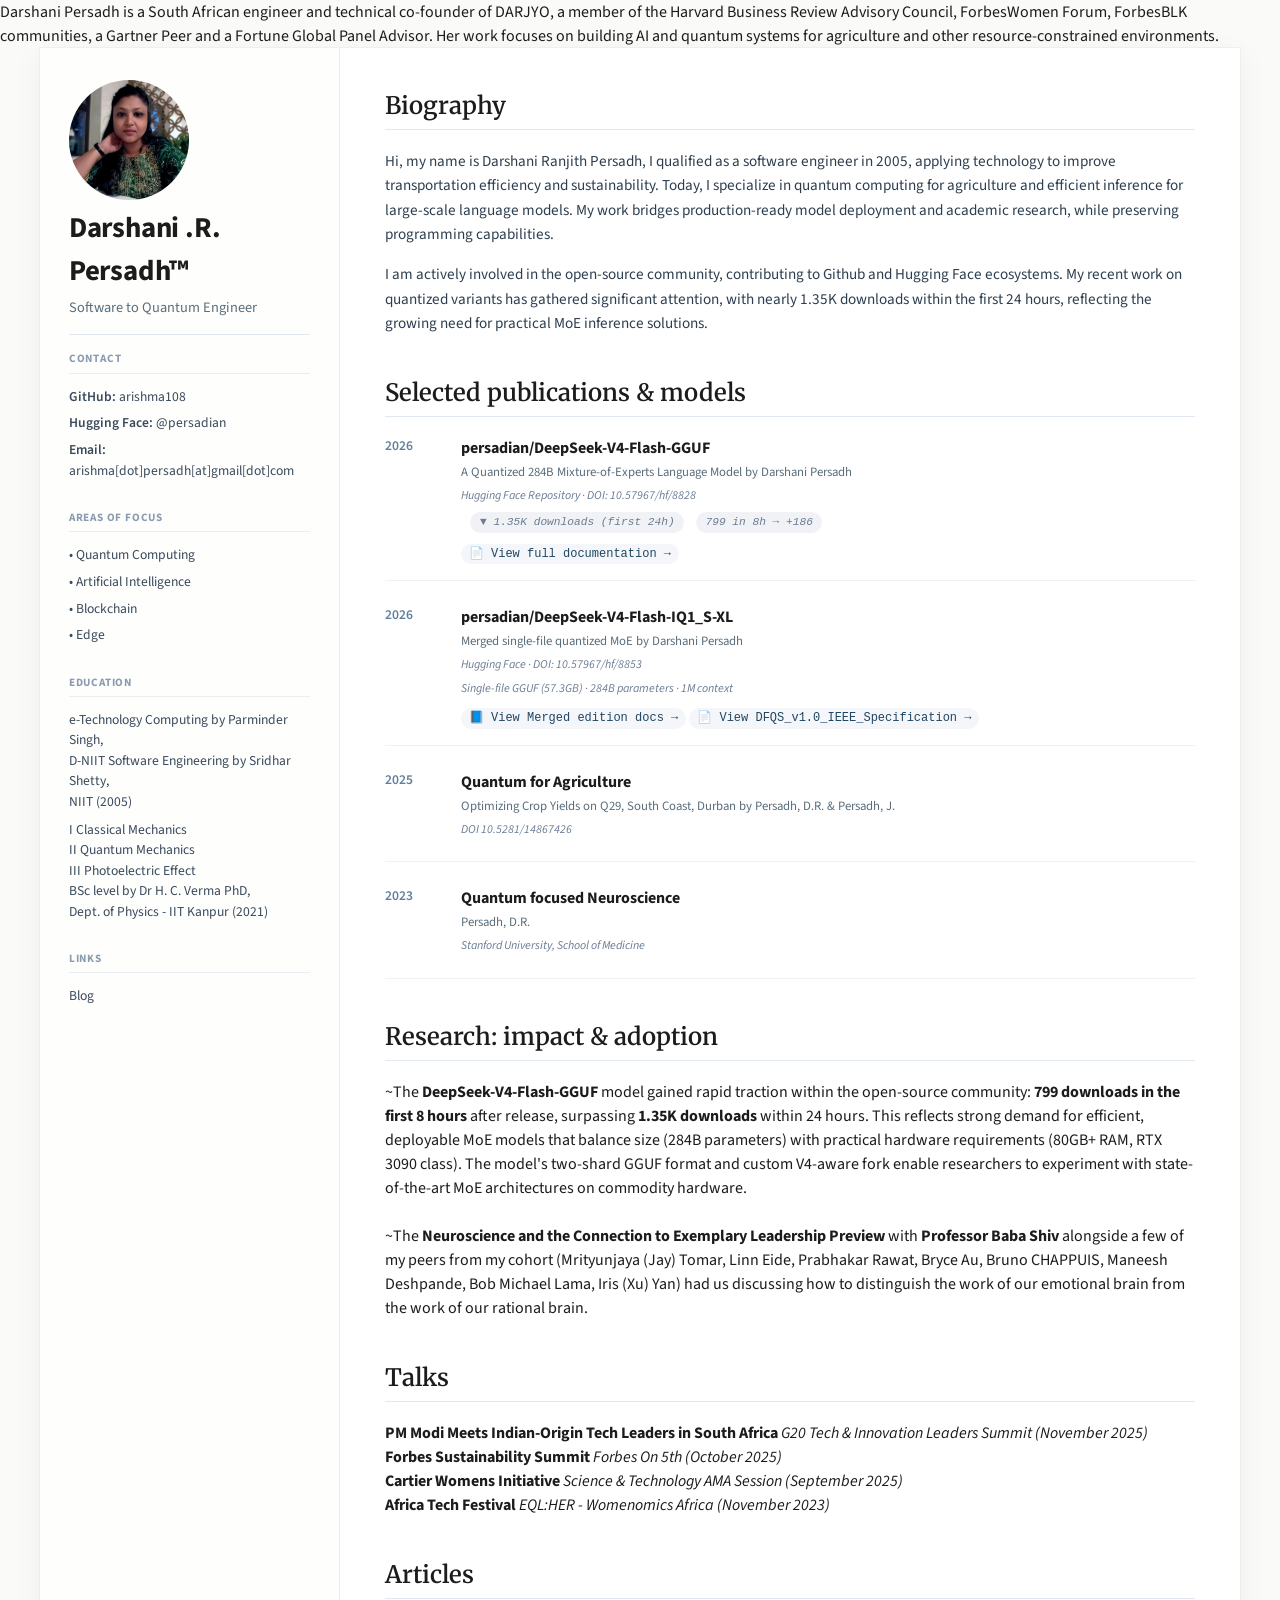
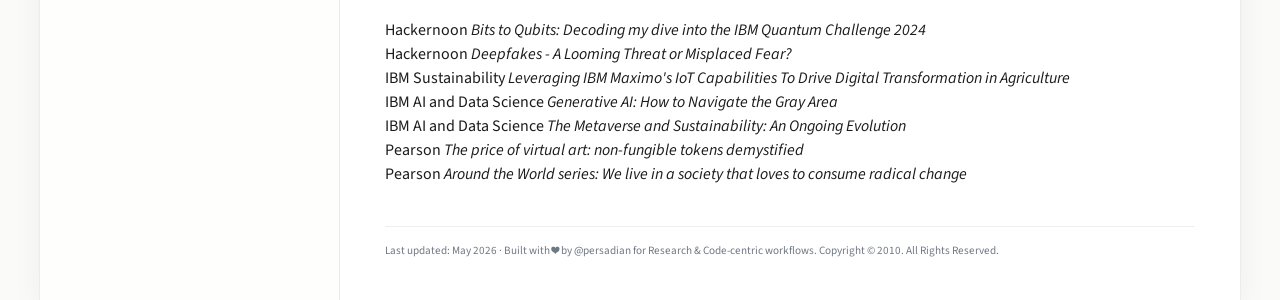
==== commit 73d709f7: "Update index.html" ====
--- a/index.html
+++ b/index.html
@@ -4,7 +4,7 @@
     <meta charset="UTF-8">
     <meta name="viewport" content="width=device-width, initial-scale=1.0">
     <title>Darshani-Persadh™ · Academic Profile</title>
-    <!-- Fonts: Source Sans Pro (body) + Merriweather (serif for academic tone) -->
+    <description>Darshani Persadh is a South African engineer and technical co-founder of DARJYO, a member of the Harvard Business Review Advisory Council, ForbesWomen Forum, ForbesBLK communities, a Gartner Peer and a Fortune Global Panel Advisor. Her work focuses on building AI and quantum systems for agriculture and other resource-constrained environments.</description>
     <link href="https://fonts.googleapis.com/css2?family=Source+Sans+Pro:ital,wght@0,300;0,400;0,600;0,700;1,400;1,600&family=Merriweather:ital,wght@0,400;0,700;1,400&family=Source+Code+Pro:wght@400;500&display=swap" rel="stylesheet">
     <style>
         * {
@@ -230,7 +230,7 @@
             <h3>Links</h3>
 			<p><a href="https://www.credly.com/users/d-r-persadh"></a></p>
             <p><a href="https://www.linkedin.com/in/drpersadh"></a></p>
-			<p><a href="https://scholar.google.com/citations?hl=en&user=m9VqJGsAAAAJ">Google Scholar</a></p>
+			<p><a href="https://scholar.google.com/citations?hl=en&user=m9VqJGsAAAAJ"></a></p>
             <p><a href="https://arishma108.github.io/drpersadh/blog.html">Blog</a></p>
         </div>
     </aside>
@@ -240,7 +240,7 @@
         <div class="section">
             <h2>Biography</h2>
             <p class="bio-text">Hi, my name is Darshani Ranjith Persadh, I qualified as a software engineer in 2005, applying technology to improve transportation efficiency and sustainability. Today, I specialize in quantum computing for agriculture and efficient inference for large-scale language models. My work bridges production-ready model deployment and academic research, while preserving programming capabilities.</p>
-            <p class="bio-text">I am actively involved in the open-source community, contributing to Github and Hugging Face ecosystems. My recent work on quantized DeepSeek-V4 variants has gathered significant attention, with nearly 1.35K downloads within the first 24 hours, reflecting the growing need for practical MoE inference solutions.</p>
+            <p class="bio-text">I am actively involved in the open-source community, contributing to Github and Hugging Face ecosystems. My recent work on quantized variants has gathered significant attention, with nearly 1.35K downloads within the first 24 hours, reflecting the growing need for practical MoE inference solutions.</p>
         </div>
 
         <div class="section">
@@ -307,7 +307,7 @@
 <div class="section">
             <h2>Articles</h2>
 <p> Hackernoon<i> Bits to Qubits: Decoding my dive into the IBM Quantum Challenge 2024</i></p>
-<p> Hackernoon<i> Deepfakes — A Looming Threat or Misplaced Fear?
+<p> Hackernoon<i> Deepfakes - A Looming Threat or Misplaced Fear?
 </i></p>
 <p> IBM Sustainability</b><i> Leveraging IBM Maximo's IoT Capabilities To Drive Digital Transformation in Agriculture</i></p>
 <p> IBM AI and Data Science <i> Generative AI: How to Navigate the Gray Area</i></p>
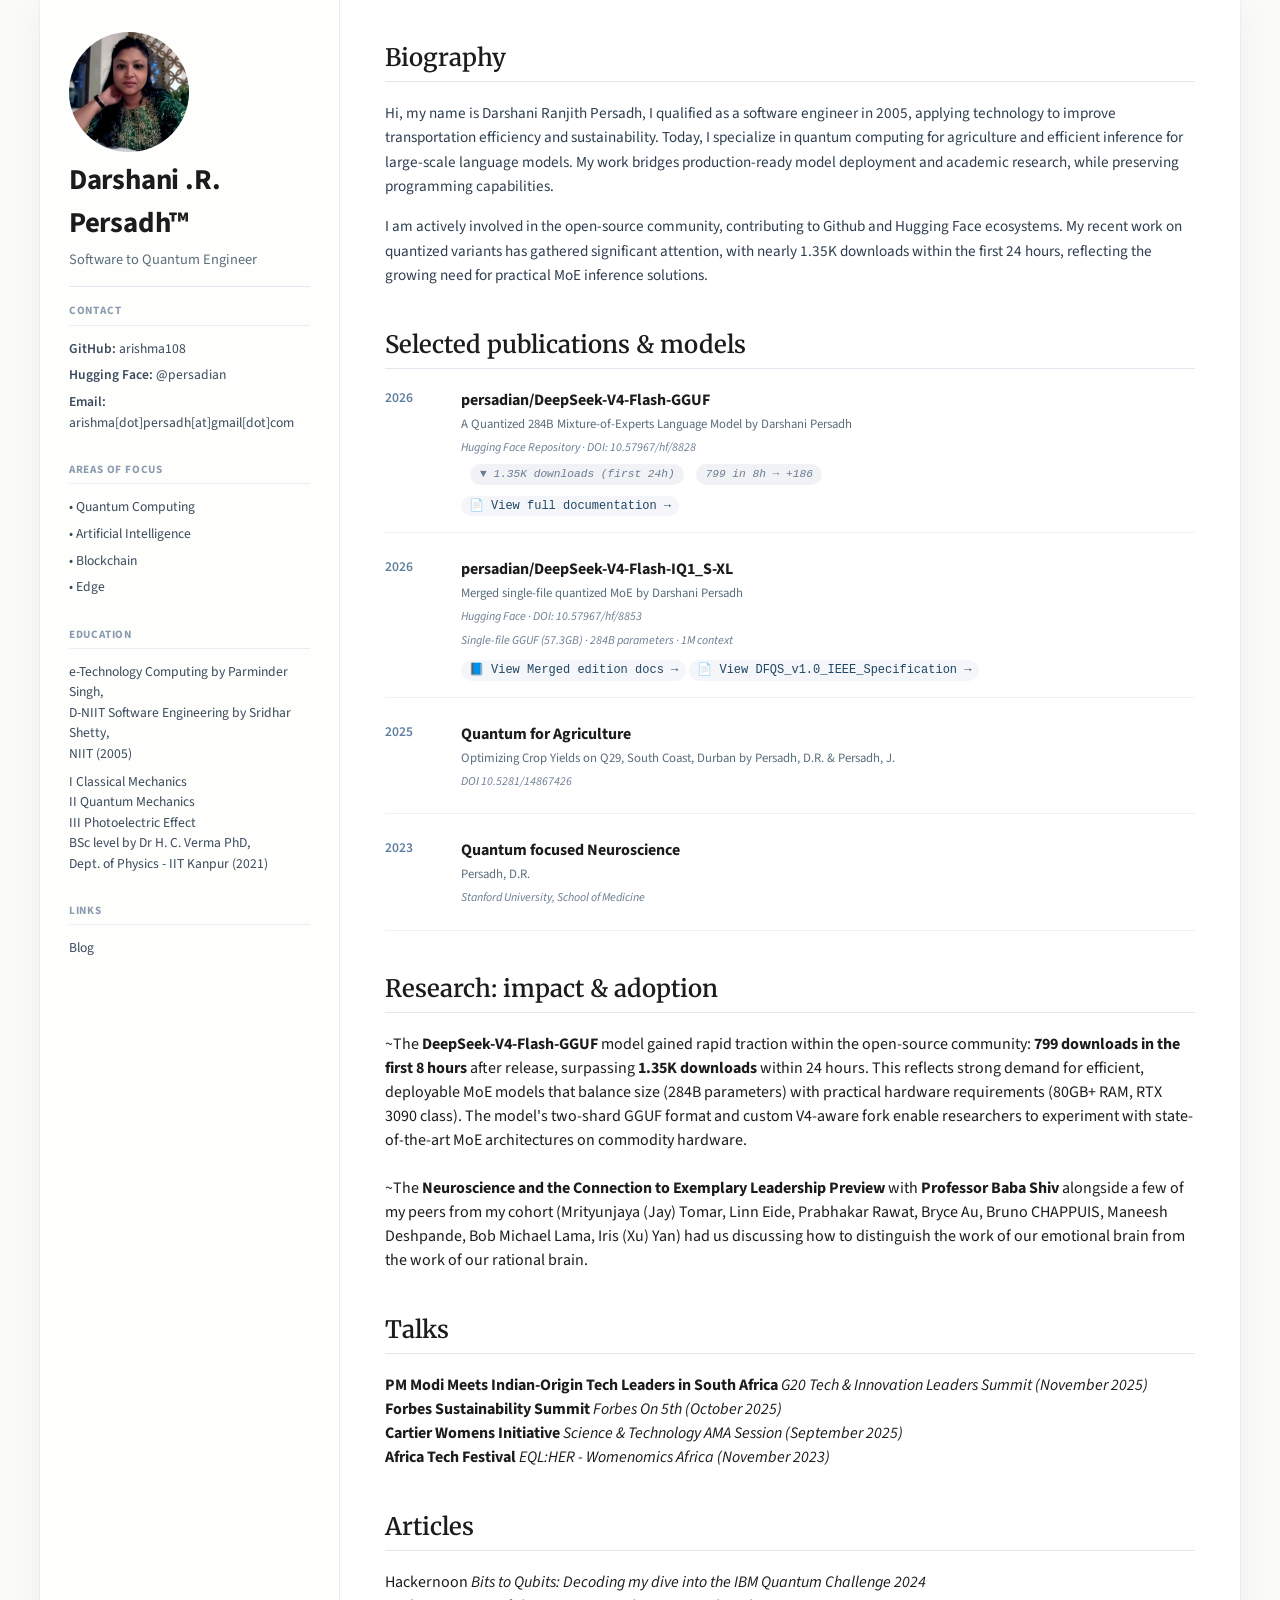
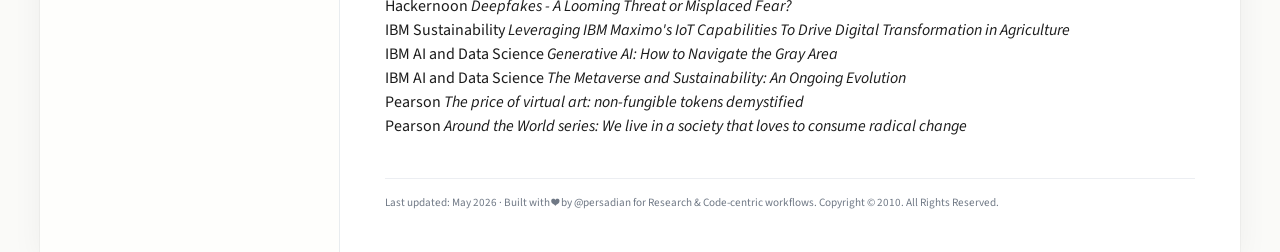
==== commit b517278e: "Update index.html" ====
--- a/index.html
+++ b/index.html
@@ -4,7 +4,7 @@
     <meta charset="UTF-8">
     <meta name="viewport" content="width=device-width, initial-scale=1.0">
     <title>Darshani-Persadh™ · Academic Profile</title>
-    <description>Darshani Persadh is a South African engineer and technical co-founder of DARJYO, a member of the Harvard Business Review Advisory Council, ForbesWomen Forum, ForbesBLK communities, a Gartner Peer and a Fortune Global Panel Advisor. Her work focuses on building AI and quantum systems for agriculture and other resource-constrained environments.</description>
+	<meta name="description" content="Darshani Persadh is a South African engineer and technical co-founder of DARJYO, a member of the Harvard Business Review Advisory Council, ForbesWomen Forum, ForbesBLK communities, a Gartner Peer and a Fortune Global Panel Advisor. Her work focuses on building AI and quantum systems for agriculture and other resource-constrained environments">
     <link href="https://fonts.googleapis.com/css2?family=Source+Sans+Pro:ital,wght@0,300;0,400;0,600;0,700;1,400;1,600&family=Merriweather:ital,wght@0,400;0,700;1,400&family=Source+Code+Pro:wght@400;500&display=swap" rel="stylesheet">
     <style>
         * {
